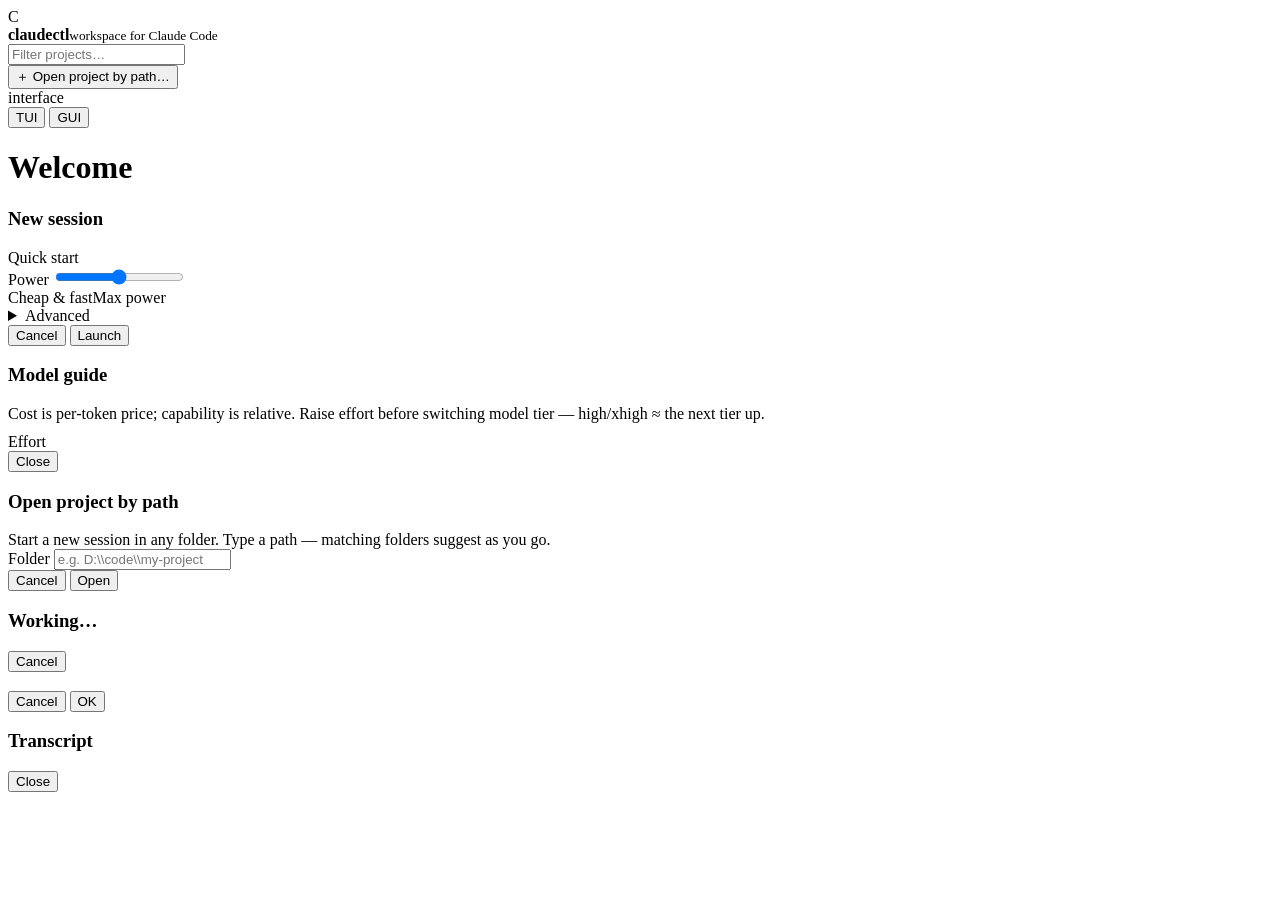
==== claude_sessions/web/index.html @ 9a190c96 "feat: skills mgr, code review, OmniRoute free-tier, GUI rework Major feature release adding:  **Core" ====
<!doctype html>
<html lang="en">
<head>
<meta charset="utf-8">
<meta name="viewport" content="width=device-width, initial-scale=1">
<title>claudectl</title>
<style><!--CSS--></style>
</head>
<body>
<div id="loading" aria-hidden="true"></div>
<div class="app">
  <aside class="side">
    <div class="brand">
      <div class="logo">C</div>
      <div><b>claudectl</b><small>workspace for Claude Code</small></div>
    </div>
    <div class="search"><input id="q" placeholder="Filter projects…"></div>
    <button class="btn sm openp" id="bOpenPath">＋ Open project by path…</button>
    <div class="plist" id="plist"></div>
    <div class="nav" id="nav"></div>
    <div class="foot">
      <span>interface</span>
      <div class="seg">
        <button id="segTui">TUI</button>
        <button id="segGui">GUI</button>
      </div>
    </div>
  </aside>

  <main class="main">
    <div class="top" id="topbar">
      <h1 id="ttl">Welcome</h1><span class="path" id="tpath"></span>
      <span class="membadge" id="membadge" style="display:none"></span>
      <span class="sp"></span>
      <span id="pactions" style="display:none">
        <button class="btn" id="bTerm">Terminal</button>
        <button class="btn" id="bCont">Continue</button>
        <button class="btn pri" id="bNew">New session</button>
      </span>
    </div>
    <div class="ubar" id="ubar"></div>
    <div class="tabs" id="tabs" style="display:none"></div>
    <div class="content" id="content"></div>
  </main>
</div>

<!-- launch modal -->
<div class="ovl" id="ovl" role="dialog" aria-modal="true" aria-label="Launch session">
  <div class="modal">
    <h3 id="mTitle">New session</h3>
    <div class="sub" id="mSub"></div>
    <div>
      <div class="fld"><label>Quick start</label><div class="presetrow" id="fPresets"></div></div>
      <div class="fld"><label>Power</label>
        <input type="range" id="fFrontier" min="0" step="1">
        <div class="frontends"><span>Cheap &amp; fast</span><span>Max power</span></div>
        <div class="frontread" id="fFrontRead"></div>
      </div>
      <div class="mhint" id="mHint"></div>
      <details class="adv">
        <summary>Advanced</summary>
        <label class="pinrow"><input type="checkbox" id="fPinModel"> Pin an exact model + effort instead</label>
        <div id="fPinBlock" style="display:none">
          <div class="fld"><label>Model</label><div class="mcards" id="fModel"></div></div>
          <div class="fld"><label>Effort</label>
            <input type="range" id="fEffort" min="0" step="1">
            <div class="effticks"><span>default</span><span>low</span><span>medium</span><span>high</span><span>xhigh</span><span>max</span></div>
            <div class="efflabel" id="fEffLabel"></div>
          </div>
        </div>
        <div class="grid2">
          <div class="fld"><label>Permission mode</label><div class="chips" id="fPerm"></div></div>
          <div class="fld" id="fAcctWrap"><label>Account</label><div class="chips" id="fAcct"></div></div>
          <div class="fld"><label>Thinking cap</label><div class="chips" id="fThink"></div></div>
          <div class="fld"><label>Subagent model</label><div class="chips" id="fSub"></div></div>
          <div class="fld" id="fWtWrap"><label>Worktree</label><div class="chips" id="fWt"></div></div>
          <div class="fld" id="fNameWrap"><label>Session name</label>
            <input id="fName" placeholder="optional"></div>
        </div>
      </details>
    </div>
    <div class="mrow">
      <button class="btn" id="mCancel">Cancel</button>
      <button class="btn pri" id="mGo">Launch</button>
    </div>
  </div>
</div>

<!-- model guide modal -->
<div class="ovl" id="govl" role="dialog" aria-modal="true" aria-label="Model guide">
  <div class="modal">
    <h3>Model guide</h3>
    <div class="sub">Cost is per-token price; capability is relative. Raise effort before switching model tier — high/xhigh ≈ the next tier up.</div>
    <div class="mcards" id="gCards"></div>
    <div class="fld" style="margin-top:10px"><label>Effort</label><div id="gEffort"></div></div>
    <div class="mrow"><button class="btn pri" id="gClose">Close</button></div>
  </div>
</div>

<!-- open-project-by-path modal -->
<div class="ovl" id="oovl" role="dialog" aria-modal="true" aria-label="Open project">
  <div class="modal">
    <h3>Open project by path</h3>
    <div class="sub">Start a new session in any folder. Type a path — matching folders suggest as you go.</div>
    <div class="fld"><label>Folder</label>
      <input id="oPath" placeholder="e.g. D:\\code\\my-project" autocomplete="off"></div>
    <div class="osugg" id="oSugg"></div>
    <div class="osubmsg" id="oErr"></div>
    <div class="mrow">
      <button class="btn" id="oCancel">Cancel</button>
      <button class="btn pri" id="oOk">Open</button>
    </div>
  </div>
</div>

<!-- job progress + gate modal -->
<div class="ovl" id="jovl" role="dialog" aria-modal="true" aria-label="Job progress">
  <div class="modal" id="jmodal">
    <h3 id="jTitle"><span class="spin"></span> <span id="jLabel">Working…</span></h3>
    <div class="sub" id="jSub"></div>
    <div id="jGate" style="display:none">
      <div class="diff" id="jDiff"></div>
      <div class="mrow">
        <button class="btn" id="jReject">Discard</button>
        <button class="btn pri" id="jApply">Apply</button>
      </div>
    </div>
    <div class="msgs" id="jMsgs"></div>
    <div class="mrow" id="jCancelRow">
      <button class="btn" id="jCancel">Cancel</button>
    </div>
  </div>
</div>

<!-- generic prompt modal -->
<div class="ovl" id="povl" role="dialog" aria-modal="true" aria-label="Prompt">
  <div class="modal">
    <h3 id="pTitle"></h3>
    <div class="sub" id="pSub"></div>
    <div id="pBody"></div>
    <div class="mrow">
      <button class="btn" id="pCancel">Cancel</button>
      <button class="btn pri" id="pOk">OK</button>
    </div>
  </div>
</div>

<!-- transcript drawer -->
<div class="drawer" id="drawer">
  <div class="dhead">
    <h3 id="dTitle">Transcript</h3>
    <button class="btn sm" id="dClose">Close</button>
  </div>
  <div class="dbody" id="dBody"></div>
</div>
<div id="toast-wrap"></div>

<script><!--JS--></script>
</body>
</html>
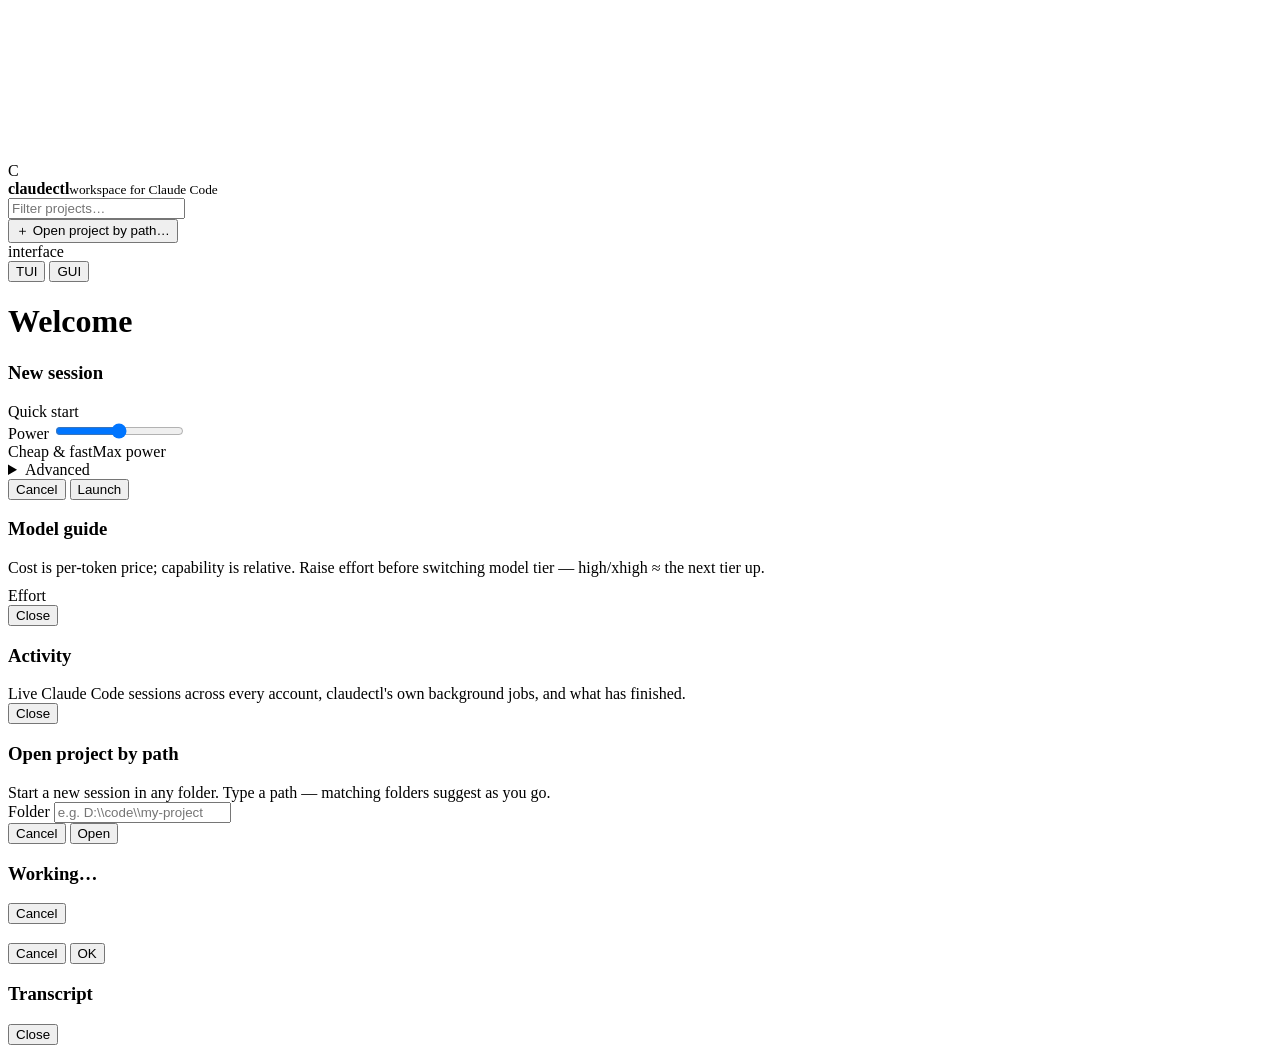
==== commit a641bfa0: "Surface the whole provider layer in the GUI The settings card was still OmniRoute-shaped: a live mod" ====
--- a/claude_sessions/web/index.html
+++ b/claude_sessions/web/index.html
@@ -5,9 +5,59 @@
 <meta name="viewport" content="width=device-width, initial-scale=1">
 <title>claudectl</title>
 <style><!--CSS--></style>
+<!-- Vendored libraries, served from /vendor/ rather than inlined: they are
+     ~890KB of pinned MIT code, they are not ours to assert on, and the browser
+     should fetch them once instead of on every page load. The import map exists
+     because three's examples/jsm/* import the bare specifier 'three'.
+
+     This block is FAIL-OPEN by design. A module script defers, so the whole app
+     has already booted by the time this runs; if the fetch fails, the Chromium
+     is too old for import maps, or a file is corrupt, `vendor-ready` never
+     fires, STAGE falls back to the static CSS gradient, MO keeps its own WAAPI
+     path, and nothing else notices. Never move app code in here. -->
+<script type="importmap">
+{"imports":{"three":"/vendor/three.module.min.js","three/addons/":"/vendor/"}}
+</script>
+<script type="module">
+(async () => {
+  try {
+    const [T, A] = await Promise.all([
+      import('three'),
+      import('/vendor/anime.esm.min.js'),
+    ]);
+    window.THREE = T; window.ANI = A;
+    // Bloom is the difference between "a glow" and "neon". It is a separate,
+    // later import so the base stage still starts if postprocessing is missing.
+    try {
+      const [ec, rp, op, ub] = await Promise.all([
+        import('/vendor/postprocessing/EffectComposer.js'),
+        import('/vendor/postprocessing/RenderPass.js'),
+        import('/vendor/postprocessing/OutputPass.js'),
+        import('/vendor/postprocessing/UnrealBloomPass.js'),
+      ]);
+      window.THREE_POST = {EffectComposer: ec.EffectComposer, RenderPass: rp.RenderPass,
+                           OutputPass: op.OutputPass, UnrealBloomPass: ub.UnrealBloomPass};
+    } catch (e) { console.warn('[stage] postprocessing unavailable, no bloom', e); }
+    window.dispatchEvent(new Event('vendor-ready'));
+  } catch (e) {
+    console.warn('[stage] vendor unavailable — static background, WAAPI motion', e);
+    window.dispatchEvent(new Event('vendor-failed'));
+  }
+})();
+</script>
 </head>
 <body>
 <div id="loading" aria-hidden="true"></div>
+<!-- The stage: ONE canvas, behind everything, for the whole app. Opaque (the
+     scene clears to --bg), so it composites cheaper than a transparent surface
+     and replaces the static body::before/::after washes entirely. Those washes
+     remain as the `off`-tier fallback. -->
+<canvas id="stage" aria-hidden="true"></canvas>
+<!-- A world's persistent overlay: scanlines, halftone, a grid, drifting edges.
+     ONE element, above the app but pointer-transparent, and it is the closest
+     thing here to the ambient layer that was deleted — so it is static or
+     transform/opacity only, and `motion:off` stops it. Empty in classic mode. -->
+<div id="overlay" class="ovl-fx" aria-hidden="true" style="display:none"></div>
 <div class="app">
   <aside class="side">
     <div class="brand">
@@ -17,6 +67,8 @@
     <div class="search"><input id="q" placeholder="Filter projects…"></div>
     <button class="btn sm openp" id="bOpenPath">＋ Open project by path…</button>
     <div class="plist" id="plist"></div>
+    <div class="hgrip" id="hgrip" role="separator" aria-orientation="horizontal"
+         tabindex="0" title="Drag to resize · double-click to reset"></div>
     <div class="nav" id="nav"></div>
     <div class="foot">
       <span>interface</span>
@@ -25,11 +77,14 @@
         <button id="segGui">GUI</button>
       </div>
     </div>
+    <div class="sgrip" id="sgrip" role="separator" aria-orientation="vertical"
+         tabindex="0" title="Drag to resize · double-click to reset"></div>
   </aside>
 
   <main class="main">
     <div class="top" id="topbar">
       <h1 id="ttl">Welcome</h1><span class="path" id="tpath"></span>
+      <span id="hdrChips" class="hdrchips"></span>
       <span class="membadge" id="membadge" style="display:none"></span>
       <span class="sp"></span>
       <span id="pactions" style="display:none">
@@ -39,7 +94,17 @@
       </span>
     </div>
     <div class="ubar" id="ubar"></div>
+    <!-- "claudectl N is out". Its OWN element rather than a row inside #ubar,
+         because drawUsageBar rewrites that innerHTML wholesale every 60s and
+         would wipe it. Outside #content for the same reason #jban is. -->
+    <div class="updbar" id="updbar" style="display:none"></div>
     <div class="tabs" id="tabs" style="display:none"></div>
+    <!-- running-job banner. Outside #content on purpose: the SPA rewrites
+         #content wholesale, and a job outlives navigation (the work runs in a
+         server-side daemon thread), so its progress should follow you rather
+         than vanish. Pinned above the scroll area so a 4-minute job can't
+         scroll out of sight. -->
+    <div class="jban" id="jban" style="display:none"></div>
     <div class="content" id="content"></div>
   </main>
 </div>
@@ -64,15 +129,21 @@
           <div class="fld"><label>Model</label><div class="mcards" id="fModel"></div></div>
           <div class="fld"><label>Effort</label>
             <input type="range" id="fEffort" min="0" step="1">
-            <div class="effticks"><span>default</span><span>low</span><span>medium</span><span>high</span><span>xhigh</span><span>max</span></div>
+            <!-- filled by effortTicksFill() from ST.options.efforts. Typed
+                 out here it was six labels against a seven-stop slider. -->
+            <div class="effticks" id="fEffTicks"></div>
             <div class="efflabel" id="fEffLabel"></div>
           </div>
         </div>
         <div class="grid2">
-          <div class="fld"><label>Permission mode</label><div class="chips" id="fPerm"></div></div>
+          <div class="fld"><label>Permission mode</label><div class="chips" id="fPerm"></div>
+            <div class="fsub" id="fPermHint"></div></div>
           <div class="fld" id="fAcctWrap"><label>Account</label><div class="chips" id="fAcct"></div></div>
           <div class="fld"><label>Thinking cap</label><div class="chips" id="fThink"></div></div>
           <div class="fld"><label>Subagent model</label><div class="chips" id="fSub"></div></div>
+          <div class="fld" id="fOmniWrap"><label>Run on provider</label><div class="chips" id="fOmni"></div>
+            <div style="color:var(--dim);font-size:11px;margin-top:2px">Agents inherit this model — their
+              <code>model:</code> field is stripped, since a routed backend cannot resolve an Anthropic id</div></div>
           <div class="fld" id="fWtWrap"><label>Worktree</label><div class="chips" id="fWt"></div></div>
           <div class="fld" id="fNameWrap"><label>Session name</label>
             <input id="fName" placeholder="optional"></div>
@@ -94,6 +165,17 @@
     <div class="mcards" id="gCards"></div>
     <div class="fld" style="margin-top:10px"><label>Effort</label><div id="gEffort"></div></div>
     <div class="mrow"><button class="btn pri" id="gClose">Close</button></div>
+  </div>
+</div>
+
+<!-- activity drawer: what is running, what finished, what just ended.
+     Renders from the dashboard poll's payload; it never fetches. -->
+<div class="ovl" id="actovl" role="dialog" aria-modal="true" aria-label="Activity">
+  <div class="modal wide">
+    <h3>Activity</h3>
+    <div class="sub">Live Claude Code sessions across every account, claudectl's own background jobs, and what has finished.</div>
+    <div id="actBody"></div>
+    <div class="mrow"><button class="btn pri" onclick="closeActivity()">Close</button></div>
   </div>
 </div>
 
@@ -153,7 +235,7 @@
   </div>
   <div class="dbody" id="dBody"></div>
 </div>
-<div id="toast-wrap"></div>
+<div id="toast-wrap" aria-live="polite"></div>
 
 <script><!--JS--></script>
 </body>
